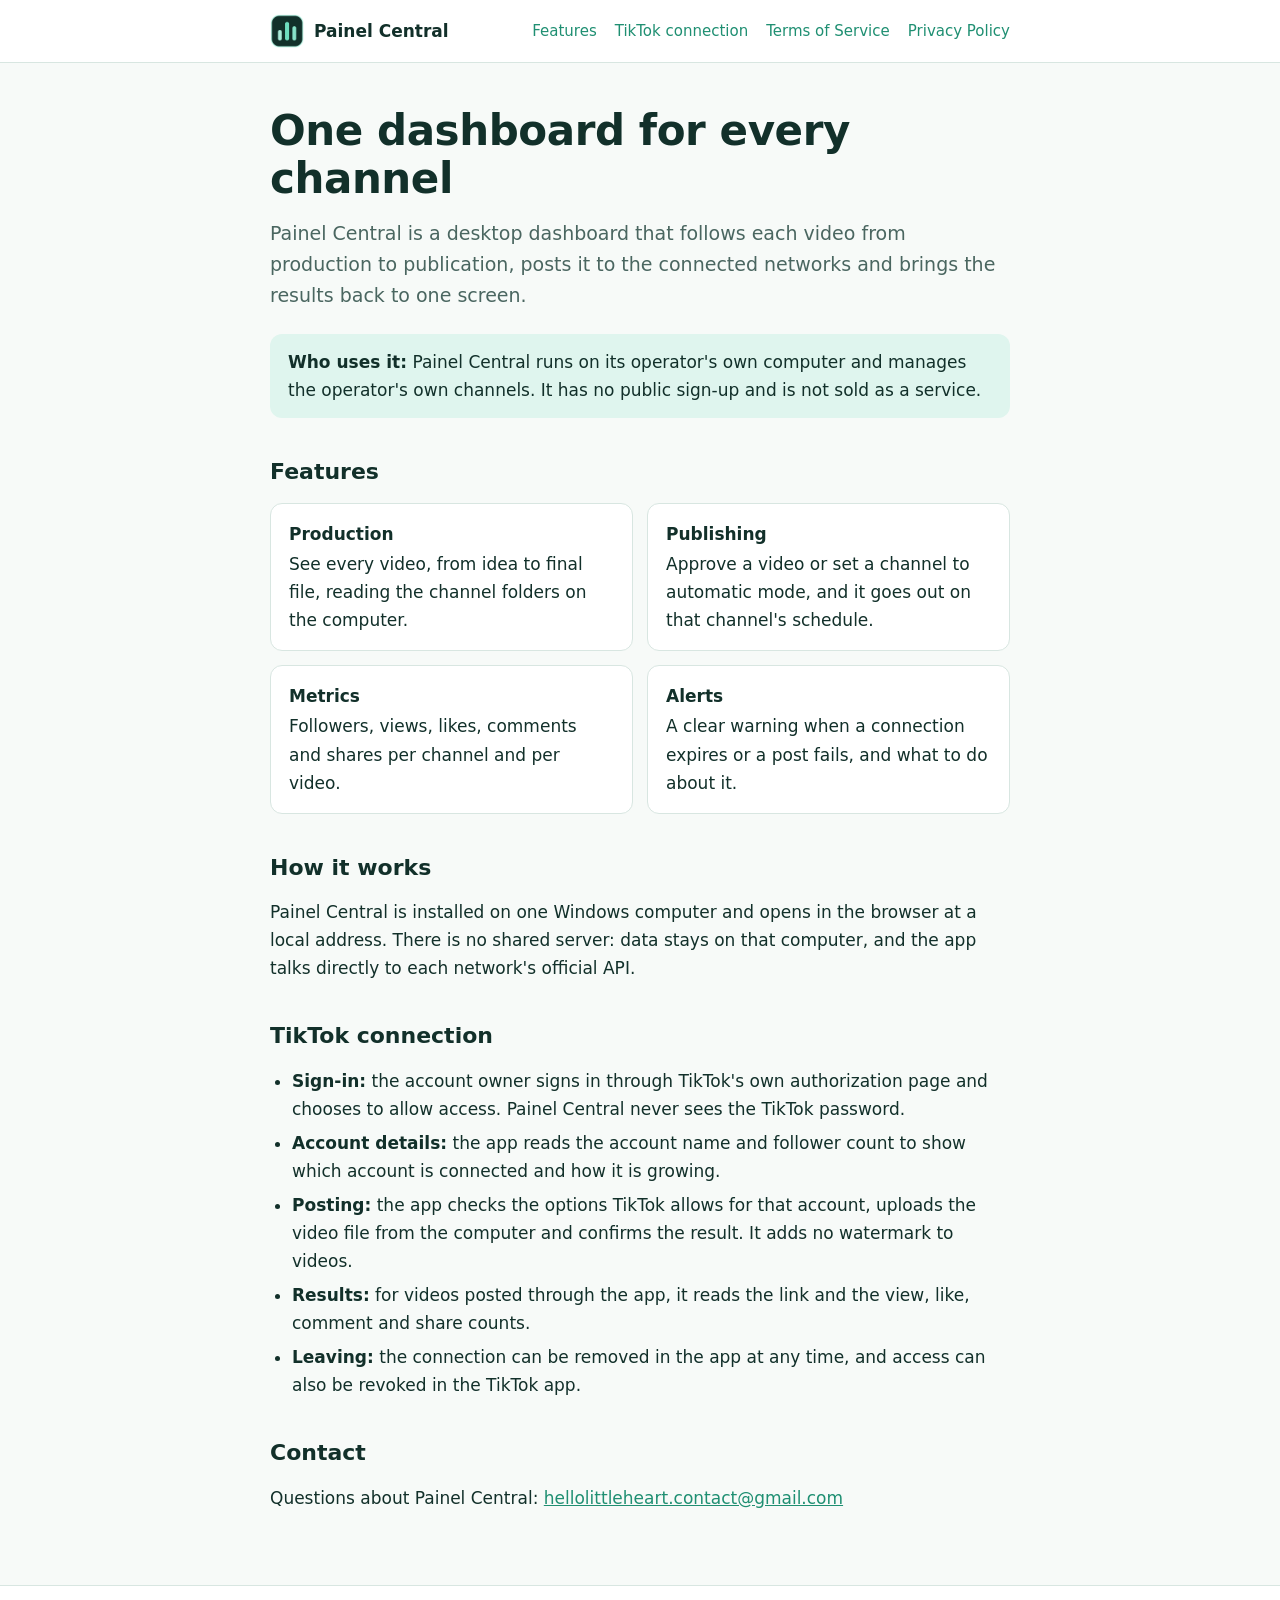
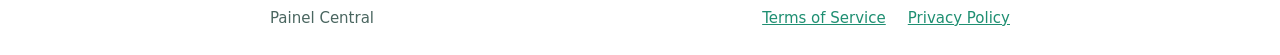
==== index.html @ 234d08e9 "Site publico do Painel Central: inicio, Termos e Privacidade Co-Authored-By: Claude Opus 5.5 <norepl" ====
<!doctype html>
<html lang="en">
<head>
  <meta charset="utf-8">
  <meta name="viewport" content="width=device-width, initial-scale=1">
  <title>Painel Central</title>
  <meta name="description" content="Painel Central is a desktop dashboard for managing, publishing and measuring a small group of original video channels.">
  <link rel="icon" href="icon.png">
  <link rel="stylesheet" href="style.css">
</head>
<body>
  <header>
    <div class="miolo">
      <a class="marca" href="index.html"><img src="icon.png" alt=""> Painel Central</a>
      <nav>
        <a href="#features">Features</a>
        <a href="#tiktok">TikTok connection</a>
        <a href="terms.html">Terms of Service</a>
        <a href="privacy.html">Privacy Policy</a>
      </nav>
    </div>
  </header>

  <main class="miolo">
    <h1>One dashboard for every channel</h1>
    <p class="abertura">Painel Central is a desktop dashboard that follows each video from production to publication, posts it to the connected networks and brings the results back to one screen.</p>

    <p class="aviso"><strong>Who uses it:</strong> Painel Central runs on its operator's own computer and manages the operator's own channels. It has no public sign-up and is not sold as a service.</p>

    <h2 id="features">Features</h2>
    <ul class="blocos">
      <li><strong>Production</strong> See every video, from idea to final file, reading the channel folders on the computer.</li>
      <li><strong>Publishing</strong> Approve a video or set a channel to automatic mode, and it goes out on that channel's schedule.</li>
      <li><strong>Metrics</strong> Followers, views, likes, comments and shares per channel and per video.</li>
      <li><strong>Alerts</strong> A clear warning when a connection expires or a post fails, and what to do about it.</li>
    </ul>

    <h2>How it works</h2>
    <p>Painel Central is installed on one Windows computer and opens in the browser at a local address. There is no shared server: data stays on that computer, and the app talks directly to each network's official API.</p>

    <h2 id="tiktok">TikTok connection</h2>
    <ul>
      <li><strong>Sign-in:</strong> the account owner signs in through TikTok's own authorization page and chooses to allow access. Painel Central never sees the TikTok password.</li>
      <li><strong>Account details:</strong> the app reads the account name and follower count to show which account is connected and how it is growing.</li>
      <li><strong>Posting:</strong> the app checks the options TikTok allows for that account, uploads the video file from the computer and confirms the result. It adds no watermark to videos.</li>
      <li><strong>Results:</strong> for videos posted through the app, it reads the link and the view, like, comment and share counts.</li>
      <li><strong>Leaving:</strong> the connection can be removed in the app at any time, and access can also be revoked in the TikTok app.</li>
    </ul>

    <h2>Contact</h2>
    <p>Questions about Painel Central: <a href="mailto:hellolittleheart.contact@gmail.com">hellolittleheart.contact@gmail.com</a></p>
  </main>

  <footer>
    <div class="miolo">
      <span>Painel Central</span>
      <a href="terms.html">Terms of Service</a>
      <a href="privacy.html">Privacy Policy</a>
    </div>
  </footer>
</body>
</html>
---- style.css ----
:root {
  --fundo: #f7faf8;
  --papel: #ffffff;
  --tinta: #12302a;
  --tinta-2: #4a6660;
  --linha: #d8e6e1;
  --menta: #1f8f72;
  --menta-clara: #dff5ee;
}
@media (prefers-color-scheme: dark) {
  :root {
    --fundo: #0c1f1b;
    --papel: #12302a;
    --tinta: #e6f4ef;
    --tinta-2: #a4c2ba;
    --linha: #24483f;
    --menta: #6fddbf;
    --menta-clara: #1a4238;
  }
}
* { box-sizing: border-box; }
html { -webkit-text-size-adjust: 100%; }
body {
  margin: 0;
  background: var(--fundo);
  color: var(--tinta);
  font: 17px/1.65 system-ui, -apple-system, "Segoe UI", Roboto, Arial, sans-serif;
}
a { color: var(--menta); }
.miolo { max-width: 780px; margin: 0 auto; padding: 0 20px; }

header { border-bottom: 1px solid var(--linha); background: var(--papel); }
header .miolo { display: flex; flex-wrap: wrap; align-items: center; gap: 8px 22px; padding-top: 14px; padding-bottom: 14px; }
.marca { display: flex; align-items: center; gap: 10px; margin-right: auto; color: var(--tinta); font-weight: 700; text-decoration: none; }
.marca img { width: 34px; height: 34px; }
nav { display: flex; flex-wrap: wrap; gap: 4px 18px; font-size: 15px; }
nav a { text-decoration: none; }
nav a:hover { text-decoration: underline; }

main.miolo { padding-top: 44px; padding-bottom: 56px; }
h1 { margin: 0 0 14px; font-size: clamp(30px, 6vw, 42px); line-height: 1.15; letter-spacing: -.01em; }
h2 { margin: 40px 0 8px; font-size: 22px; line-height: 1.25; }
.abertura { margin: 0; font-size: 19px; color: var(--tinta-2); }
.data { margin: 0 0 8px; font-size: 15px; color: var(--tinta-2); }
ul { padding-left: 22px; }
li { margin: 6px 0; }

.blocos { display: grid; grid-template-columns: repeat(auto-fit, minmax(280px, 1fr)); gap: 14px; margin: 18px 0 0; padding: 0; list-style: none; }
.blocos li { margin: 0; padding: 16px 18px; background: var(--papel); border: 1px solid var(--linha); border-radius: 12px; }
.blocos strong { display: block; margin-bottom: 2px; }

.aviso { margin: 22px 0 0; padding: 14px 18px; background: var(--menta-clara); border-radius: 12px; }

footer { border-top: 1px solid var(--linha); background: var(--papel); font-size: 15px; color: var(--tinta-2); }
footer .miolo { display: flex; flex-wrap: wrap; gap: 6px 22px; padding-top: 20px; padding-bottom: 24px; }
footer span { margin-right: auto; }
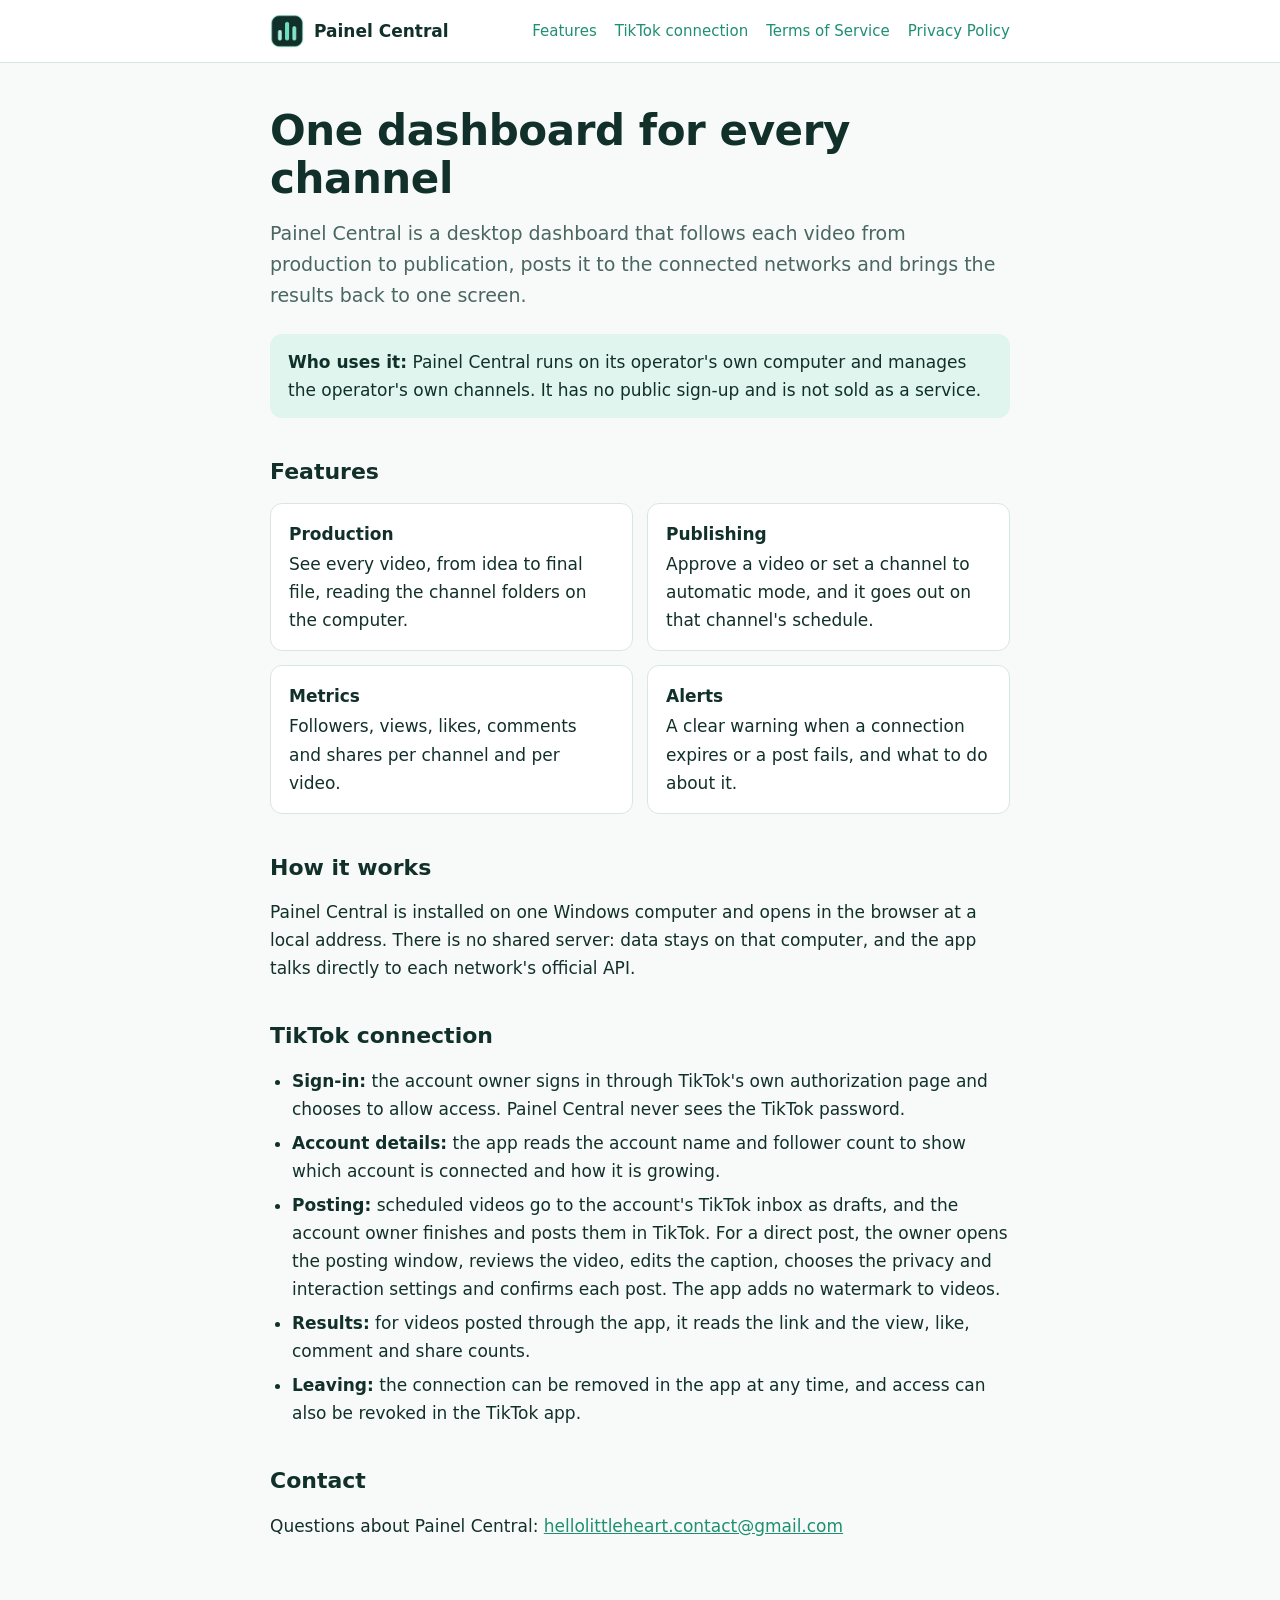
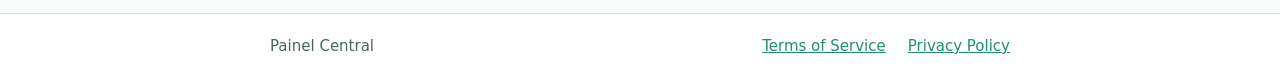
==== commit 4829a720: "Explica o envio como rascunho e o post direto Co-Authored-By: Claude Opus 5.5 <noreply@anthropic.com" ====
--- a/index.html
+++ b/index.html
@@ -42,7 +42,7 @@
     <ul>
       <li><strong>Sign-in:</strong> the account owner signs in through TikTok's own authorization page and chooses to allow access. Painel Central never sees the TikTok password.</li>
       <li><strong>Account details:</strong> the app reads the account name and follower count to show which account is connected and how it is growing.</li>
-      <li><strong>Posting:</strong> the app checks the options TikTok allows for that account, uploads the video file from the computer and confirms the result. It adds no watermark to videos.</li>
+      <li><strong>Posting:</strong> scheduled videos go to the account's TikTok inbox as drafts, and the account owner finishes and posts them in TikTok. For a direct post, the owner opens the posting window, reviews the video, edits the caption, chooses the privacy and interaction settings and confirms each post. The app adds no watermark to videos.</li>
       <li><strong>Results:</strong> for videos posted through the app, it reads the link and the view, like, comment and share counts.</li>
       <li><strong>Leaving:</strong> the connection can be removed in the app at any time, and access can also be revoked in the TikTok app.</li>
     </ul>
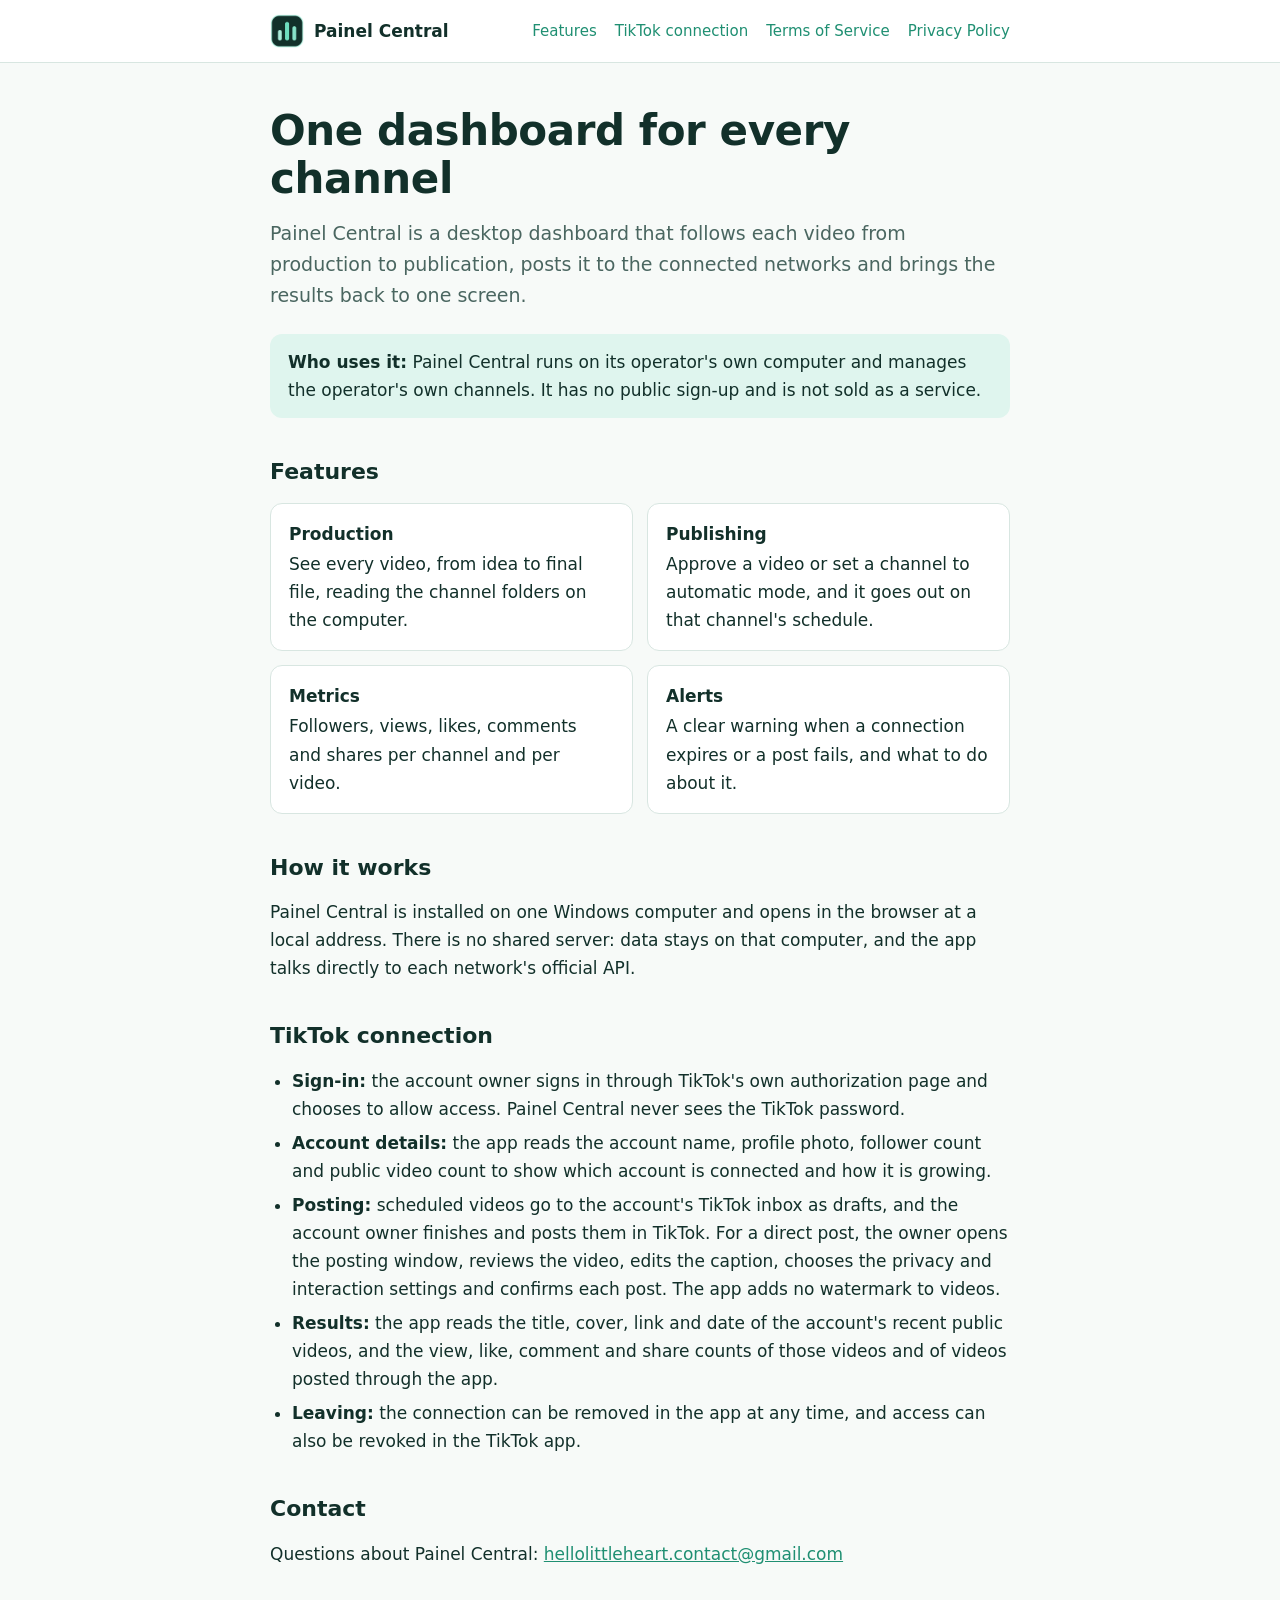
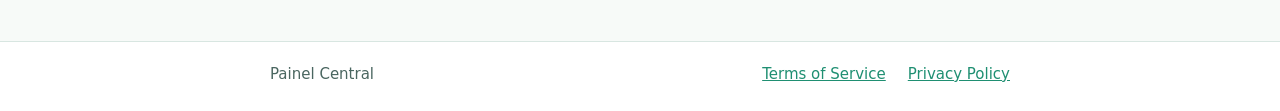
==== commit 2de3e7c0: "Privacidade e inicio listam todos os dados lidos do TikTok Co-Authored-By: Claude Opus 5.5 <noreply@" ====
--- a/index.html
+++ b/index.html
@@ -41,9 +41,9 @@
     <h2 id="tiktok">TikTok connection</h2>
     <ul>
       <li><strong>Sign-in:</strong> the account owner signs in through TikTok's own authorization page and chooses to allow access. Painel Central never sees the TikTok password.</li>
-      <li><strong>Account details:</strong> the app reads the account name and follower count to show which account is connected and how it is growing.</li>
+      <li><strong>Account details:</strong> the app reads the account name, profile photo, follower count and public video count to show which account is connected and how it is growing.</li>
       <li><strong>Posting:</strong> scheduled videos go to the account's TikTok inbox as drafts, and the account owner finishes and posts them in TikTok. For a direct post, the owner opens the posting window, reviews the video, edits the caption, chooses the privacy and interaction settings and confirms each post. The app adds no watermark to videos.</li>
-      <li><strong>Results:</strong> for videos posted through the app, it reads the link and the view, like, comment and share counts.</li>
+      <li><strong>Results:</strong> the app reads the title, cover, link and date of the account's recent public videos, and the view, like, comment and share counts of those videos and of videos posted through the app.</li>
       <li><strong>Leaving:</strong> the connection can be removed in the app at any time, and access can also be revoked in the TikTok app.</li>
     </ul>
 
